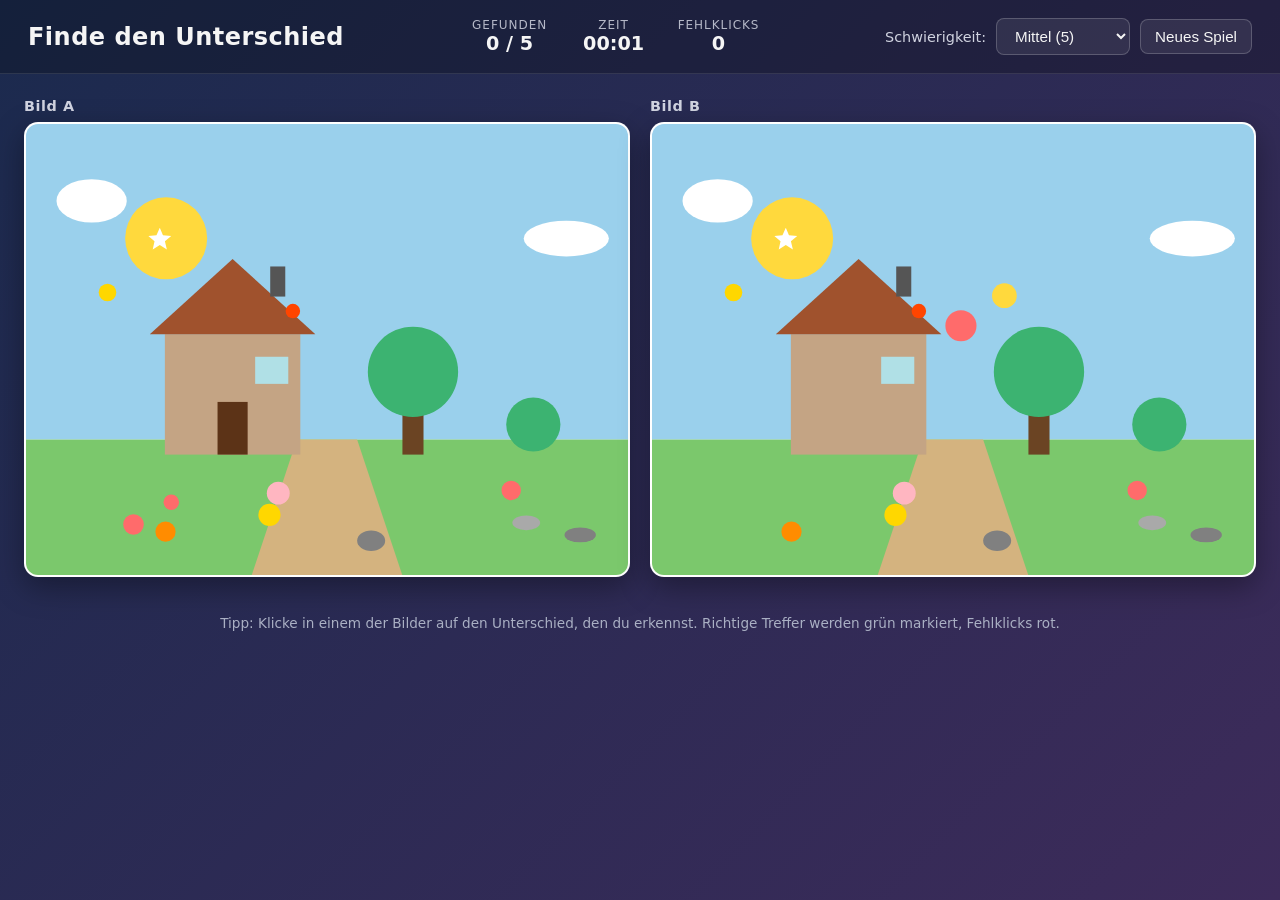
==== index.html @ d70a83ce "Add "Finde den Unterschied" browser game Prozedural generiertes Spot-the-Difference-Spiel mit SVG-Sz" ====
<!DOCTYPE html>
<html lang="de">
<head>
  <meta charset="UTF-8" />
  <meta name="viewport" content="width=device-width, initial-scale=1.0" />
  <title>Finde den Unterschied</title>
  <link rel="stylesheet" href="style.css" />
</head>
<body>
  <header class="topbar">
    <h1>Finde den Unterschied</h1>
    <div class="stats">
      <div class="stat">
        <span class="stat-label">Gefunden</span>
        <span class="stat-value"><span id="found">0</span> / <span id="total">0</span></span>
      </div>
      <div class="stat">
        <span class="stat-label">Zeit</span>
        <span class="stat-value" id="timer">00:00</span>
      </div>
      <div class="stat">
        <span class="stat-label">Fehlklicks</span>
        <span class="stat-value" id="misses">0</span>
      </div>
    </div>
    <div class="controls">
      <label for="difficulty">Schwierigkeit:</label>
      <select id="difficulty">
        <option value="easy">Leicht (3)</option>
        <option value="medium" selected>Mittel (5)</option>
        <option value="hard">Schwer (8)</option>
        <option value="expert">Experte (12)</option>
      </select>
      <button id="new-game">Neues Spiel</button>
    </div>
  </header>

  <main class="board">
    <div class="scene-wrap">
      <div class="scene-label">Bild A</div>
      <div class="scene" id="scene-a"></div>
    </div>
    <div class="scene-wrap">
      <div class="scene-label">Bild B</div>
      <div class="scene" id="scene-b"></div>
    </div>
  </main>

  <div id="overlay" class="overlay hidden">
    <div class="overlay-card">
      <h2 id="overlay-title">Geschafft!</h2>
      <p id="overlay-text">Du hast alle Unterschiede gefunden.</p>
      <button id="overlay-close">Nochmal spielen</button>
    </div>
  </div>

  <footer class="hint">
    Tipp: Klicke in einem der Bilder auf den Unterschied, den du erkennst. Richtige Treffer werden grün markiert, Fehlklicks rot.
  </footer>

  <script src="game.js"></script>
</body>
</html>
---- style.css ----
* {
  box-sizing: border-box;
}

html, body {
  margin: 0;
  padding: 0;
  min-height: 100vh;
  background: linear-gradient(135deg, #1b2a4e 0%, #3d2b5a 100%);
  color: #f5f5f5;
  font-family: system-ui, -apple-system, "Segoe UI", Roboto, sans-serif;
}

.topbar {
  display: flex;
  flex-wrap: wrap;
  align-items: center;
  justify-content: space-between;
  gap: 16px;
  padding: 18px 28px;
  background: rgba(0, 0, 0, 0.25);
  border-bottom: 1px solid rgba(255, 255, 255, 0.1);
}

.topbar h1 {
  margin: 0;
  font-size: 1.5rem;
  letter-spacing: 0.02em;
}

.stats {
  display: flex;
  gap: 24px;
}

.stat {
  display: flex;
  flex-direction: column;
  align-items: center;
  min-width: 80px;
}

.stat-label {
  font-size: 0.75rem;
  text-transform: uppercase;
  letter-spacing: 0.08em;
  color: #b5b8c7;
}

.stat-value {
  font-size: 1.2rem;
  font-weight: 600;
  font-variant-numeric: tabular-nums;
}

.controls {
  display: flex;
  align-items: center;
  gap: 10px;
}

.controls label {
  font-size: 0.9rem;
  color: #d0d3e0;
}

.controls select,
.controls button {
  padding: 8px 14px;
  border-radius: 8px;
  border: 1px solid rgba(255, 255, 255, 0.2);
  background: rgba(255, 255, 255, 0.08);
  color: #f5f5f5;
  font-size: 0.95rem;
  cursor: pointer;
  transition: background 0.15s ease, transform 0.15s ease;
}

.controls select:hover,
.controls button:hover {
  background: rgba(255, 255, 255, 0.18);
}

.controls button:active {
  transform: scale(0.97);
}

.board {
  display: grid;
  grid-template-columns: 1fr 1fr;
  gap: 20px;
  padding: 24px;
  max-width: 1400px;
  margin: 0 auto;
}

@media (max-width: 860px) {
  .board {
    grid-template-columns: 1fr;
  }
}

.scene-wrap {
  display: flex;
  flex-direction: column;
  gap: 8px;
}

.scene-label {
  font-size: 0.9rem;
  font-weight: 600;
  color: #d0d3e0;
  letter-spacing: 0.04em;
}

.scene {
  position: relative;
  width: 100%;
  aspect-ratio: 4 / 3;
  border-radius: 14px;
  overflow: hidden;
  box-shadow: 0 10px 30px rgba(0, 0, 0, 0.35);
  border: 2px solid rgba(255, 255, 255, 0.12);
  background: #ffffff;
}

.scene svg {
  display: block;
  width: 100%;
  height: 100%;
}

.marker {
  position: absolute;
  width: 44px;
  height: 44px;
  margin-left: -22px;
  margin-top: -22px;
  border-radius: 50%;
  pointer-events: none;
  border: 3px solid currentColor;
  box-shadow: 0 0 0 2px rgba(255, 255, 255, 0.6), 0 4px 14px rgba(0, 0, 0, 0.35);
  animation: pop 0.3s ease;
}

.marker.found {
  color: #2bc48a;
  background: rgba(43, 196, 138, 0.18);
}

.marker.miss {
  color: #e74c6b;
  background: rgba(231, 76, 107, 0.18);
  animation: pop 0.3s ease, fade 1.2s ease forwards;
}

@keyframes pop {
  from { transform: scale(0.3); opacity: 0; }
  to   { transform: scale(1);   opacity: 1; }
}

@keyframes fade {
  0%   { opacity: 1; }
  70%  { opacity: 1; }
  100% { opacity: 0; transform: scale(1.4); }
}

.overlay {
  position: fixed;
  inset: 0;
  display: flex;
  align-items: center;
  justify-content: center;
  background: rgba(0, 0, 0, 0.55);
  backdrop-filter: blur(4px);
  z-index: 20;
}

.overlay.hidden {
  display: none;
}

.overlay-card {
  background: #1f2a4a;
  border: 1px solid rgba(255, 255, 255, 0.15);
  border-radius: 16px;
  padding: 28px 36px;
  text-align: center;
  box-shadow: 0 20px 60px rgba(0, 0, 0, 0.5);
  max-width: 420px;
}

.overlay-card h2 {
  margin: 0 0 10px;
  font-size: 1.8rem;
}

.overlay-card p {
  margin: 0 0 20px;
  color: #c6cad8;
}

.overlay-card button {
  padding: 10px 22px;
  border: none;
  border-radius: 10px;
  background: linear-gradient(135deg, #6c7cff, #a66bff);
  color: white;
  font-size: 1rem;
  font-weight: 600;
  cursor: pointer;
  transition: transform 0.1s ease, filter 0.1s ease;
}

.overlay-card button:hover {
  filter: brightness(1.1);
}

.overlay-card button:active {
  transform: scale(0.97);
}

.hint {
  text-align: center;
  padding: 14px;
  color: #aab0c4;
  font-size: 0.85rem;
}
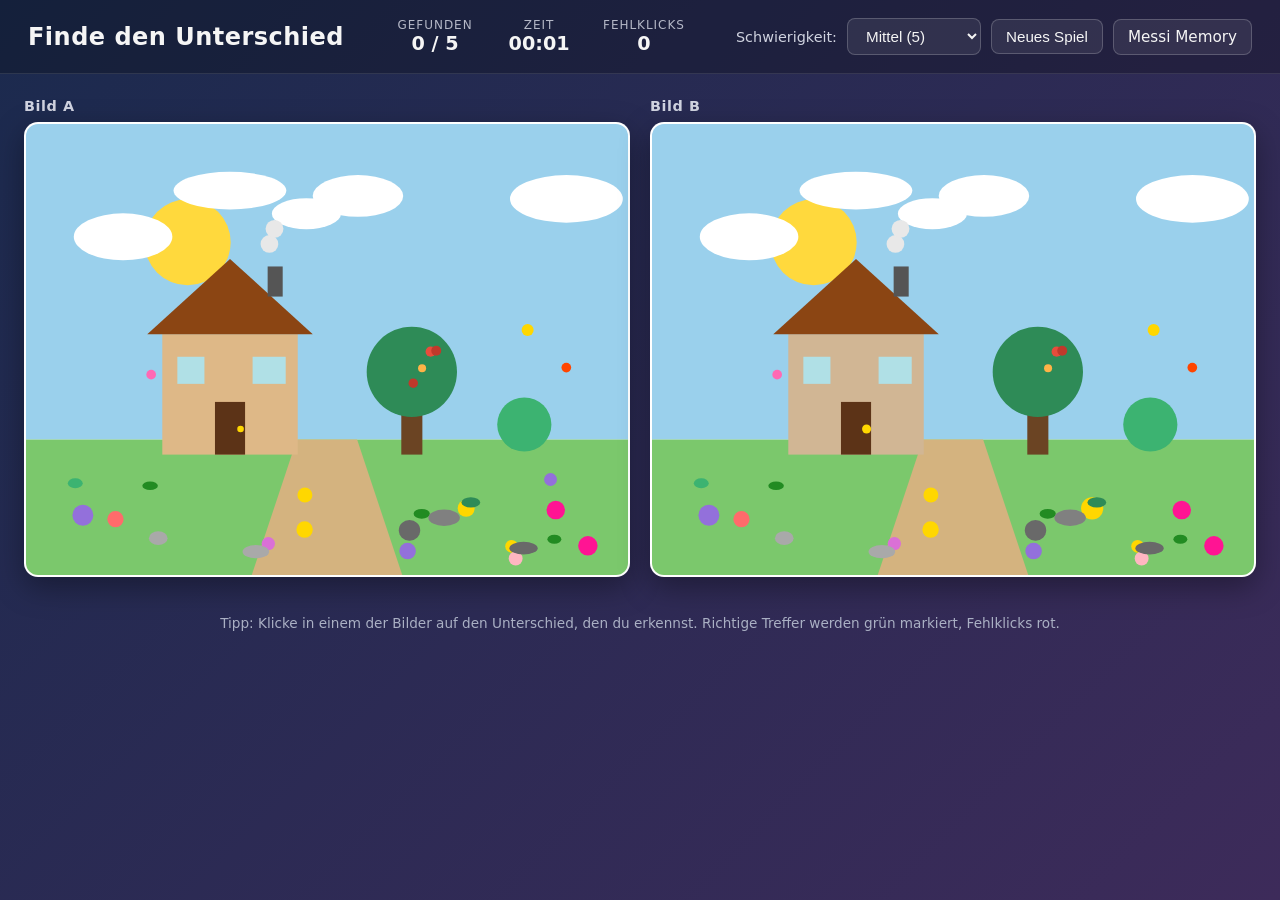
==== commit abeca94f: "Add Messi Memory game New standalone memory/pairs game (memory.html, memory.css, memory.js) with ten" ====
--- a/index.html
+++ b/index.html
@@ -32,6 +32,7 @@
         <option value="expert">Experte (12)</option>
       </select>
       <button id="new-game">Neues Spiel</button>
+      <a class="linklike" href="memory.html">Messi&nbsp;Memory</a>
     </div>
   </header>
 
--- a/style.css
+++ b/style.css
@@ -65,7 +65,8 @@
 }
 
 .controls select,
-.controls button {
+.controls button,
+.controls .linklike {
   padding: 8px 14px;
   border-radius: 8px;
   border: 1px solid rgba(255, 255, 255, 0.2);
@@ -73,11 +74,13 @@
   color: #f5f5f5;
   font-size: 0.95rem;
   cursor: pointer;
+  text-decoration: none;
   transition: background 0.15s ease, transform 0.15s ease;
 }
 
 .controls select:hover,
-.controls button:hover {
+.controls button:hover,
+.controls .linklike:hover {
   background: rgba(255, 255, 255, 0.18);
 }
 
